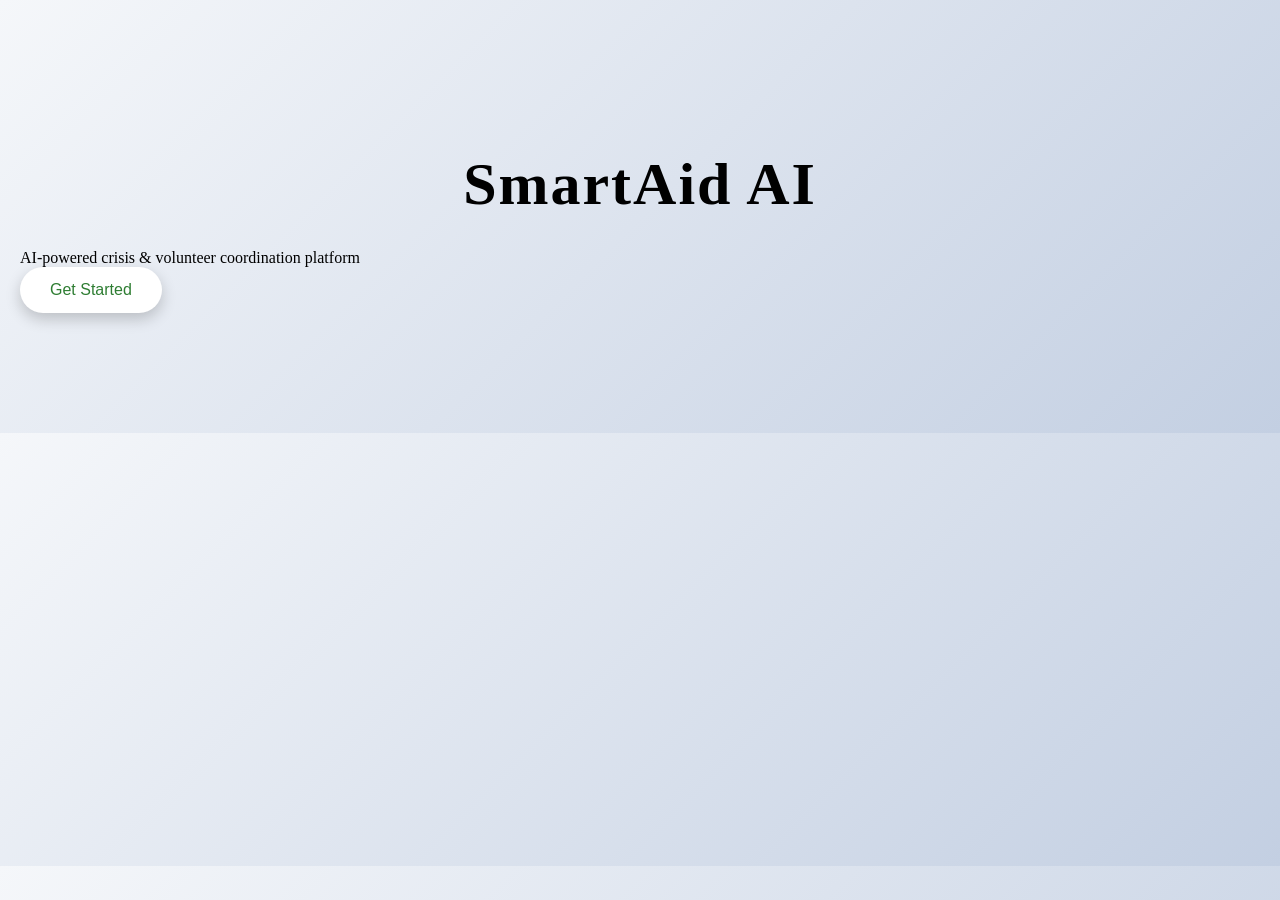
==== frontend/index.html @ 3890c7d8 "first commit" ====
<!DOCTYPE html>
<html>
<head>
    <title>SmartAid AI</title>
    <link rel="stylesheet" href="style.css">
</head>

<body class="landing">

<div class="hero">
    <h1>SmartAid AI</h1>
    <p>AI-powered crisis & volunteer coordination platform</p>
    <button onclick="goToApp()">Get Started</button>
</div>

<script>
function goToApp() {
    window.location.href = "dashboard.html";
}
</script>

</body>
</html>
---- frontend/style.css ----
/* RESET */
* {
    margin: 0;
    padding: 0;
    box-sizing: border-box;
}

/* ================= HOME PAGE ================= */

.home-body {
    font-family: 'Poppins', cursive;
    background: linear-gradient(-45deg, #1b5e20, #2e7d32, #4caf50, #81c784);
    background-size: 400% 400%;
    animation: gradientMove 10s ease infinite;
    color: white;
    text-align: center;
    min-height: 100vh;
    overflow: hidden;
}

/* GRADIENT ANIMATION */
@keyframes gradientMove {
    0% { background-position: 0% 50%; }
    50% { background-position: 100% 50%; }
    100% { background-position: 0% 50%; }
}

/* FLOATING BLOBS */
.blob, .blob2 {
    position: absolute;
    width: 300px;
    height: 300px;
    background: rgba(255,255,255,0.2);
    border-radius: 50%;
    filter: blur(80px);
    animation: float 10s infinite alternate;
    z-index: 0;
}

.blob {
    top: 10%;
    left: 10%;
}

.blob2 {
    bottom: 10%;
    right: 10%;
}

@keyframes float {
    from { transform: translateY(0px); }
    to { transform: translateY(50px); }
}

/* HERO */
.hero {
    position: relative;
    z-index: 1;
    padding: 120px 20px;
    animation: fadeIn 1.5s ease;
}

.hero h1 {
    font-size: 60px;
    letter-spacing: 2px;
}

.tagline {
    font-size: 22px;
    margin: 20px 0;
    opacity: 0.9;
}

/* FADE */
@keyframes fadeIn {
    from {
        opacity: 0;
        transform: translateY(30px);
    }
    to {
        opacity: 1;
        transform: translateY(0);
    }
}

/* JELLY BUTTON + PULSE */
.hero button {
    padding: 14px 30px;
    font-size: 16px;
    border-radius: 30px;
    border: none;
    background: white;
    color: #2e7d32;
    cursor: pointer;
    animation: pulse 2s infinite;
    transition: 0.3s;
}

.hero button:hover {
    transform: scale(1.1);
}

.hero button:active {
    transform: scale(0.9);
}

@keyframes pulse {
    0% { box-shadow: 0 0 0 0 rgba(255,255,255,0.7); }
    70% { box-shadow: 0 0 0 20px rgba(255,255,255,0); }
    100% { box-shadow: 0 0 0 0 rgba(255,255,255,0); }
}

/* FEATURES */
.features {
    position: relative;
    z-index: 1;
    display: flex;
    justify-content: center;
    gap: 30px;
    padding: 50px;
}

/* GLASS CARDS */
.feature {
    background: rgba(255,255,255,0.15);
    backdrop-filter: blur(10px);
    padding: 25px;
    border-radius: 20px;
    width: 220px;
    transition: all 0.4s ease;
    box-shadow: 0 10px 30px rgba(0,0,0,0.2);
}

.feature:hover {
    transform: translateY(-10px) scale(1.05);
}

/* ================= DASHBOARD ================= */

body {
    font-family: "Times New Roman", serif;
    background: linear-gradient(135deg, #f5f7fa, #c3cfe2);
}

h1 {
    text-align: center;
    margin: 30px 0;
}

.stats {
    display: flex;
    justify-content: center;
    gap: 20px;
}

.stat-card {
    background: white;
    padding: 20px;
    border-radius: 15px;
    width: 120px;
    text-align: center;
    box-shadow: 0 5px 15px rgba(0,0,0,0.1);
}

.container {
    display: flex;
    justify-content: center;
    gap: 20px;
    padding: 30px;
}

.card {
    background: rgba(255,255,255,0.7);
    backdrop-filter: blur(12px);
    padding: 20px;
    border-radius: 20px;
    width: 300px;
    box-shadow: 0 10px 25px rgba(0,0,0,0.15);
    transition: 0.3s;
}

.card:hover {
    transform: translateY(-8px);
}

input, select {
    width: 100%;
    padding: 10px;
    margin: 8px 0;
    border-radius: 8px;
    border: 1px solid #ccc;
}

button {
    padding: 10px 15px;
    border-radius: 25px;
    border: none;
    background: #4CAF50;
    color: white;
    cursor: pointer;
    transition: 0.3s;
    box-shadow: 0 6px 15px rgba(0,0,0,0.2);
}

button:hover {
    transform: scale(1.08);
}

button:active {
    transform: scale(0.92);
}

.result-card {
    background: white;
    padding: 10px;
    margin: 10px 0;
    border-left: 5px solid red;
    border-radius: 10px;
}
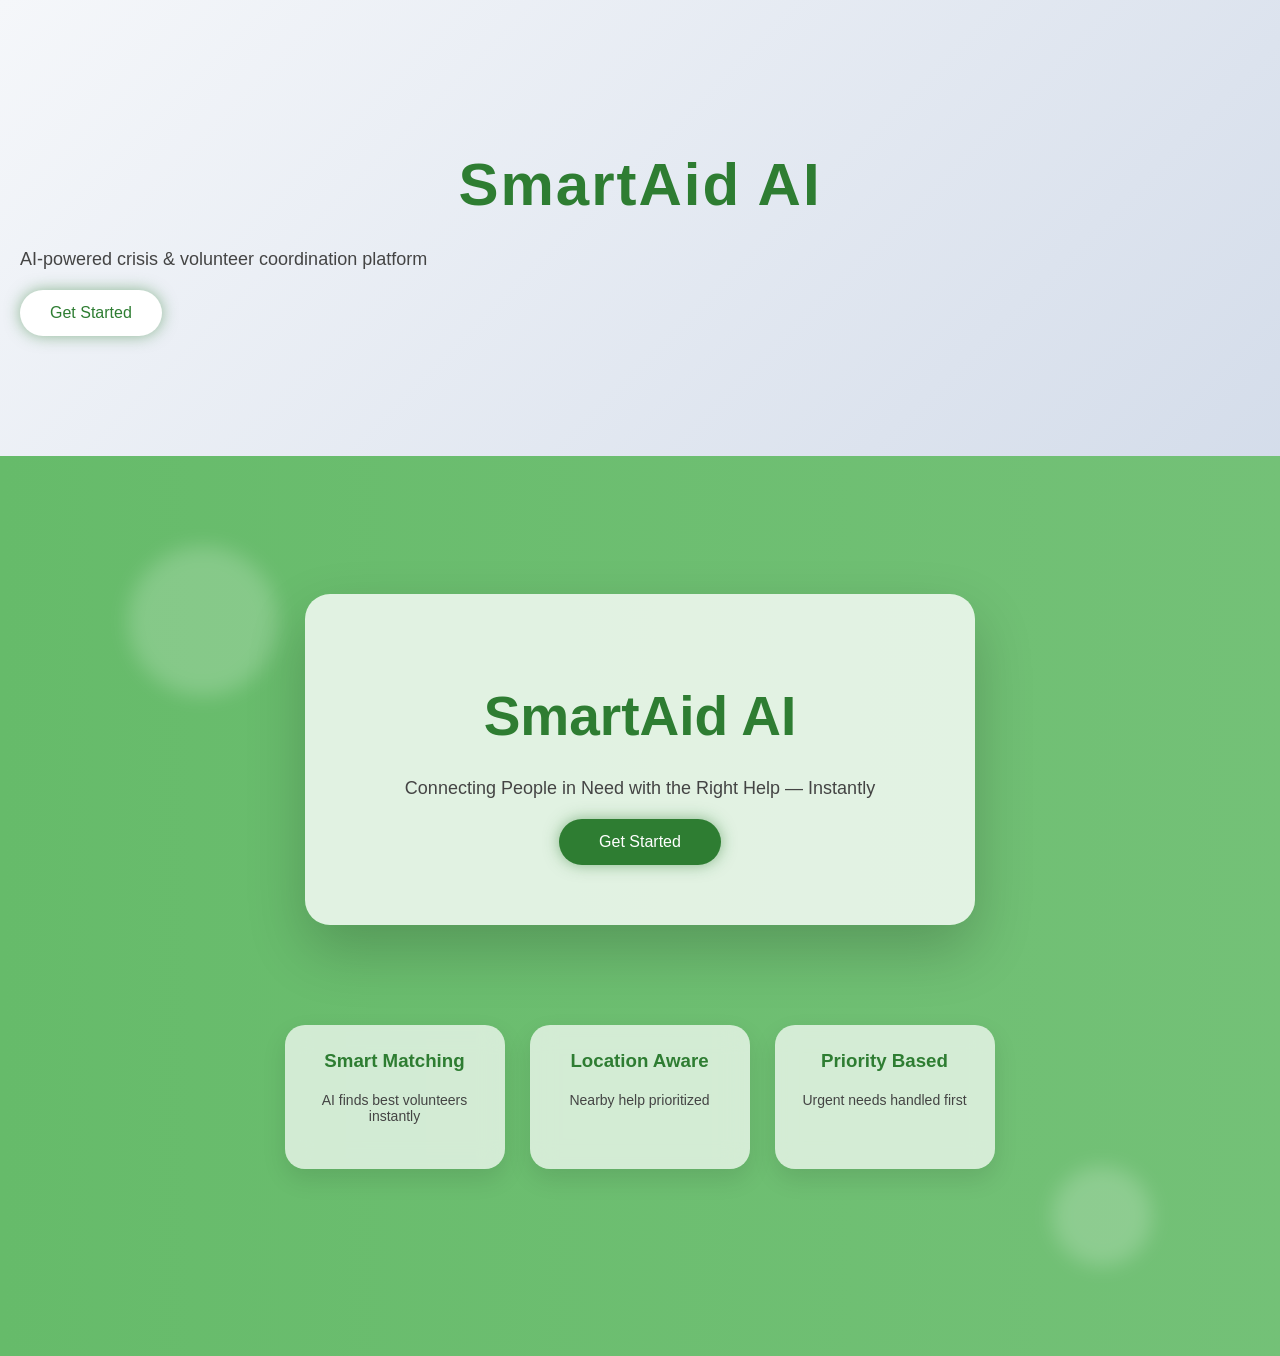
==== commit 7cf6d365: "fixed index page UI" ====
--- a/frontend/index.html
+++ b/frontend/index.html
@@ -20,4 +20,251 @@
 </script>
 
 </body>
+</html>
+<!DOCTYPE html>
+<html lang="en">
+<head>
+<meta charset="UTF-8">
+<meta name="viewport" content="width=device-width, initial-scale=1.0">
+
+<title>SmartAid AI</title>
+
+<link href="https://fonts.googleapis.com/css2?family=Quicksand:wght@400;600&display=swap" rel="stylesheet">
+
+<style>
+
+body {
+    margin: 0;
+    font-family: 'Quicksand', sans-serif;
+    overflow: hidden;
+}
+
+/* 🌈 Stronger animated background */
+.home {
+    height: 100vh;
+    display: flex;
+    flex-direction: column;
+    justify-content: center;
+    align-items: center;
+    background: linear-gradient(270deg, #c8e6c9, #a5d6a7, #81c784, #66bb6a);
+    background-size: 600% 600%;
+    animation: gradientMove 8s ease infinite;
+    position: relative;
+}
+
+@keyframes gradientMove {
+    0% {background-position: 0% 50%;}
+    50% {background-position: 100% 50%;}
+    100% {background-position: 0% 50%;}
+}
+
+/* ✨ Floating glow circles */
+.circle {
+    position: absolute;
+    border-radius: 50%;
+    background: rgba(255,255,255,0.2);
+    filter: blur(10px);
+    animation: float 5s infinite ease-in-out;
+}
+
+.circle:nth-child(1) {
+    width: 150px; height: 150px;
+    top: 10%; left: 10%;
+}
+
+.circle:nth-child(2) {
+    width: 100px; height: 100px;
+    bottom: 10%; right: 10%;
+    animation-delay: 2s;
+}
+
+@keyframes float {
+    0%,100% { transform: translateY(0); }
+    50% { transform: translateY(-25px); }
+}
+
+/* 🧊 Main card */
+.content {
+    background: rgba(255,255,255,0.8);
+    padding: 60px 100px;
+    border-radius: 25px;
+    text-align: center;
+    box-shadow: 0 25px 60px rgba(0,0,0,0.2);
+    z-index: 2;
+}
+
+/* ✨ Heading animation */
+h1 {
+    font-size: 55px;
+    color: #2e7d32;
+    animation: fadeIn 1.2s ease;
+}
+
+@keyframes fadeIn {
+    from {opacity: 0; transform: translateY(20px);}
+    to {opacity: 1; transform: translateY(0);}
+}
+
+p {
+    font-size: 18px;
+    color: #444;
+    margin: 20px 0;
+}
+
+/* 🔥 Glowing button */
+button {
+    padding: 14px 40px;
+    border-radius: 50px;
+    border: none;
+    background: #2e7d32;
+    color: white;
+    font-size: 16px;
+    cursor: pointer;
+    transition: 0.3s;
+    box-shadow: 0 0 15px rgba(46,125,50,0.5);
+}
+
+button:hover {
+    transform: scale(1.1);
+    box-shadow: 0 0 25px rgba(46,125,50,0.8);
+}
+
+/* 🚑 Bigger ambulance */
+.ambulance {
+    position: absolute;
+    bottom: 80px;
+    left: -200px;
+    width: 160px;
+    height: 80px;
+    background: white;
+    border-radius: 20px;
+    border: 3px solid #333;
+    animation: drive 10s linear infinite;
+}
+
+.ambulance::before {
+    content: "";
+    position: absolute;
+    top: 35px;
+    width: 100%;
+    height: 12px;
+    background: #e53935;
+}
+
+.ambulance::after {
+    content: "";
+    position: absolute;
+    top: 15px;
+    left: 20px;
+    width: 40px;
+    height: 20px;
+    background: #bbdefb;
+    border-radius: 5px;
+}
+
+/* wheels */
+.wheel {
+    position: absolute;
+    bottom: -12px;
+    width: 24px;
+    height: 24px;
+    background: #222;
+    border-radius: 50%;
+    animation: spin 1s linear infinite;
+}
+
+.wheel1 { left: 25px; }
+.wheel2 { right: 25px; }
+
+@keyframes spin {
+    100% { transform: rotate(360deg); }
+}
+
+@keyframes drive {
+    0% { left: -200px; }
+    100% { left: 110%; }
+}
+
+/* 🔥 Feature cards */
+.features {
+    display: flex;
+    gap: 25px;
+    margin-top: 50px;
+}
+
+.card {
+    background: rgba(255,255,255,0.7);
+    padding: 25px;
+    border-radius: 20px;
+    width: 220px;
+    text-align: center;
+    transition: 0.3s;
+    box-shadow: 0 10px 25px rgba(0,0,0,0.1);
+}
+
+.card:hover {
+    transform: translateY(-12px) scale(1.05);
+}
+
+.card h3 {
+    color: #2e7d32;
+}
+
+.card p {
+    font-size: 14px;
+}
+
+</style>
+</head>
+
+<body>
+
+<div class="home">
+
+    <div class="circle"></div>
+    <div class="circle"></div>
+
+    <div class="content">
+        <h1>SmartAid AI</h1>
+        <p>Connecting People in Need with the Right Help — Instantly</p>
+        <button onclick="go()">Get Started</button>
+    </div>
+
+    <div class="features">
+        <div class="card">
+            <h3>Smart Matching</h3>
+            <p>AI finds best volunteers instantly</p>
+        </div>
+        <div class="card">
+            <h3>Location Aware</h3>
+            <p>Nearby help prioritized</p>
+        </div>
+        <div class="card">
+            <h3>Priority Based</h3>
+            <p>Urgent needs handled first</p>
+        </div>
+    </div>
+
+    <div class="ambulance">
+        <div class="wheel wheel1"></div>
+        <div class="wheel wheel2"></div>
+    </div>
+
+    <div class="road"></div>
+
+<div class="ambulance">
+    <div class="wheel wheel1"></div>
+    <div class="wheel wheel2"></div>
+</div>
+
+
+</div>
+
+<script>
+function go() {
+    window.location.href = "dashboard.html";
+}
+</script>
+
+</body>
 </html>
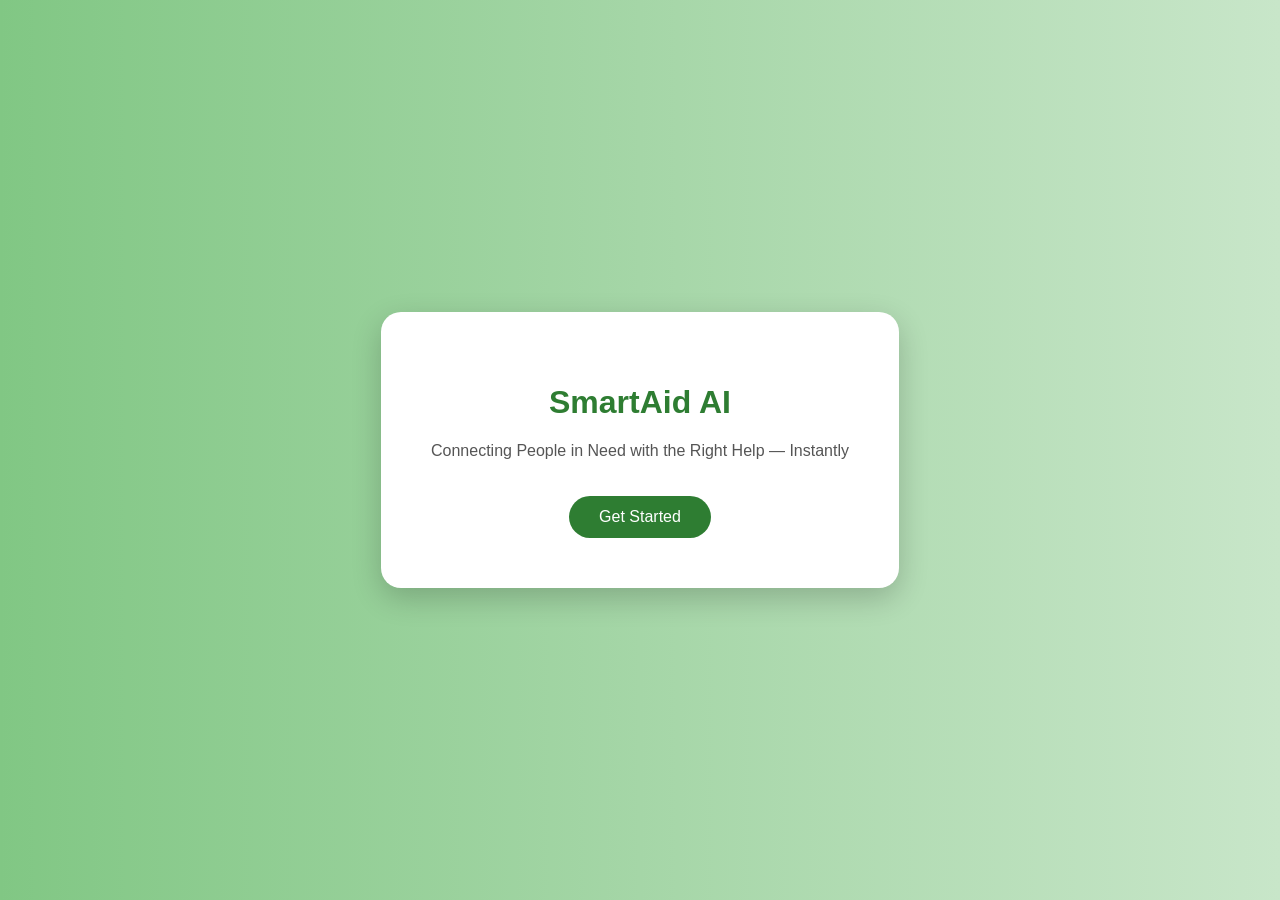
==== commit ccfcb162: "final clean structure" ====
--- a/frontend/index.html
+++ b/frontend/index.html
@@ -1,268 +1,74 @@
-<!DOCTYPE html>
-<html>
-<head>
-    <title>SmartAid AI</title>
-    <link rel="stylesheet" href="style.css">
-</head>
-
-<body class="landing">
-
-<div class="hero">
-    <h1>SmartAid AI</h1>
-    <p>AI-powered crisis & volunteer coordination platform</p>
-    <button onclick="goToApp()">Get Started</button>
-</div>
-
-<script>
-function goToApp() {
-    window.location.href = "dashboard.html";
-}
-</script>
-
-</body>
-</html>
 <!DOCTYPE html>
 <html lang="en">
 <head>
 <meta charset="UTF-8">
 <meta name="viewport" content="width=device-width, initial-scale=1.0">
-
 <title>SmartAid AI</title>
 
-<link href="https://fonts.googleapis.com/css2?family=Quicksand:wght@400;600&display=swap" rel="stylesheet">
-
 <style>
-
 body {
-    margin: 0;
-    font-family: 'Quicksand', sans-serif;
-    overflow: hidden;
+  margin: 0;
+  font-family: Arial, sans-serif;
 }
 
-/* 🌈 Stronger animated background */
-.home {
-    height: 100vh;
-    display: flex;
-    flex-direction: column;
-    justify-content: center;
-    align-items: center;
-    background: linear-gradient(270deg, #c8e6c9, #a5d6a7, #81c784, #66bb6a);
-    background-size: 600% 600%;
-    animation: gradientMove 8s ease infinite;
-    position: relative;
+/* Background */
+.container {
+  height: 100vh;
+  display: flex;
+  justify-content: center;
+  align-items: center;
+  background: linear-gradient(270deg, #c8e6c9, #a5d6a7, #81c784);
 }
 
-@keyframes gradientMove {
-    0% {background-position: 0% 50%;}
-    50% {background-position: 100% 50%;}
-    100% {background-position: 0% 50%;}
+/* Card */
+.card {
+  background: white;
+  padding: 50px;
+  border-radius: 20px;
+  text-align: center;
+  box-shadow: 0 10px 30px rgba(0,0,0,0.2);
 }
 
-/* ✨ Floating glow circles */
-.circle {
-    position: absolute;
-    border-radius: 50%;
-    background: rgba(255,255,255,0.2);
-    filter: blur(10px);
-    animation: float 5s infinite ease-in-out;
-}
-
-.circle:nth-child(1) {
-    width: 150px; height: 150px;
-    top: 10%; left: 10%;
-}
-
-.circle:nth-child(2) {
-    width: 100px; height: 100px;
-    bottom: 10%; right: 10%;
-    animation-delay: 2s;
-}
-
-@keyframes float {
-    0%,100% { transform: translateY(0); }
-    50% { transform: translateY(-25px); }
-}
-
-/* 🧊 Main card */
-.content {
-    background: rgba(255,255,255,0.8);
-    padding: 60px 100px;
-    border-radius: 25px;
-    text-align: center;
-    box-shadow: 0 25px 60px rgba(0,0,0,0.2);
-    z-index: 2;
-}
-
-/* ✨ Heading animation */
 h1 {
-    font-size: 55px;
-    color: #2e7d32;
-    animation: fadeIn 1.2s ease;
-}
-
-@keyframes fadeIn {
-    from {opacity: 0; transform: translateY(20px);}
-    to {opacity: 1; transform: translateY(0);}
+  color: #2e7d32;
 }
 
 p {
-    font-size: 18px;
-    color: #444;
-    margin: 20px 0;
+  color: #555;
 }
 
-/* 🔥 Glowing button */
+/* Button */
 button {
-    padding: 14px 40px;
-    border-radius: 50px;
-    border: none;
-    background: #2e7d32;
-    color: white;
-    font-size: 16px;
-    cursor: pointer;
-    transition: 0.3s;
-    box-shadow: 0 0 15px rgba(46,125,50,0.5);
+  margin-top: 20px;
+  padding: 12px 30px;
+  border: none;
+  border-radius: 30px;
+  background: #2e7d32;
+  color: white;
+  font-size: 16px;
+  cursor: pointer;
 }
 
 button:hover {
-    transform: scale(1.1);
-    box-shadow: 0 0 25px rgba(46,125,50,0.8);
+  background: #1b5e20;
 }
+</style>
 
-/* 🚑 Bigger ambulance */
-.ambulance {
-    position: absolute;
-    bottom: 80px;
-    left: -200px;
-    width: 160px;
-    height: 80px;
-    background: white;
-    border-radius: 20px;
-    border: 3px solid #333;
-    animation: drive 10s linear infinite;
-}
-
-.ambulance::before {
-    content: "";
-    position: absolute;
-    top: 35px;
-    width: 100%;
-    height: 12px;
-    background: #e53935;
-}
-
-.ambulance::after {
-    content: "";
-    position: absolute;
-    top: 15px;
-    left: 20px;
-    width: 40px;
-    height: 20px;
-    background: #bbdefb;
-    border-radius: 5px;
-}
-
-/* wheels */
-.wheel {
-    position: absolute;
-    bottom: -12px;
-    width: 24px;
-    height: 24px;
-    background: #222;
-    border-radius: 50%;
-    animation: spin 1s linear infinite;
-}
-
-.wheel1 { left: 25px; }
-.wheel2 { right: 25px; }
-
-@keyframes spin {
-    100% { transform: rotate(360deg); }
-}
-
-@keyframes drive {
-    0% { left: -200px; }
-    100% { left: 110%; }
-}
-
-/* 🔥 Feature cards */
-.features {
-    display: flex;
-    gap: 25px;
-    margin-top: 50px;
-}
-
-.card {
-    background: rgba(255,255,255,0.7);
-    padding: 25px;
-    border-radius: 20px;
-    width: 220px;
-    text-align: center;
-    transition: 0.3s;
-    box-shadow: 0 10px 25px rgba(0,0,0,0.1);
-}
-
-.card:hover {
-    transform: translateY(-12px) scale(1.05);
-}
-
-.card h3 {
-    color: #2e7d32;
-}
-
-.card p {
-    font-size: 14px;
-}
-
-</style>
 </head>
 
 <body>
 
-<div class="home">
-
-    <div class="circle"></div>
-    <div class="circle"></div>
-
-    <div class="content">
-        <h1>SmartAid AI</h1>
-        <p>Connecting People in Need with the Right Help — Instantly</p>
-        <button onclick="go()">Get Started</button>
-    </div>
-
-    <div class="features">
-        <div class="card">
-            <h3>Smart Matching</h3>
-            <p>AI finds best volunteers instantly</p>
-        </div>
-        <div class="card">
-            <h3>Location Aware</h3>
-            <p>Nearby help prioritized</p>
-        </div>
-        <div class="card">
-            <h3>Priority Based</h3>
-            <p>Urgent needs handled first</p>
-        </div>
-    </div>
-
-    <div class="ambulance">
-        <div class="wheel wheel1"></div>
-        <div class="wheel wheel2"></div>
-    </div>
-
-    <div class="road"></div>
-
-<div class="ambulance">
-    <div class="wheel wheel1"></div>
-    <div class="wheel wheel2"></div>
-</div>
-
-
+<div class="container">
+  <div class="card">
+    <h1>SmartAid AI</h1>
+    <p>Connecting People in Need with the Right Help — Instantly</p>
+    <button onclick="goToApp()">Get Started</button>
+  </div>
 </div>
 
 <script>
-function go() {
-    window.location.href = "dashboard.html";
+function goToApp() {
+  window.location.href = "dashboard.html";
 }
 </script>
 
